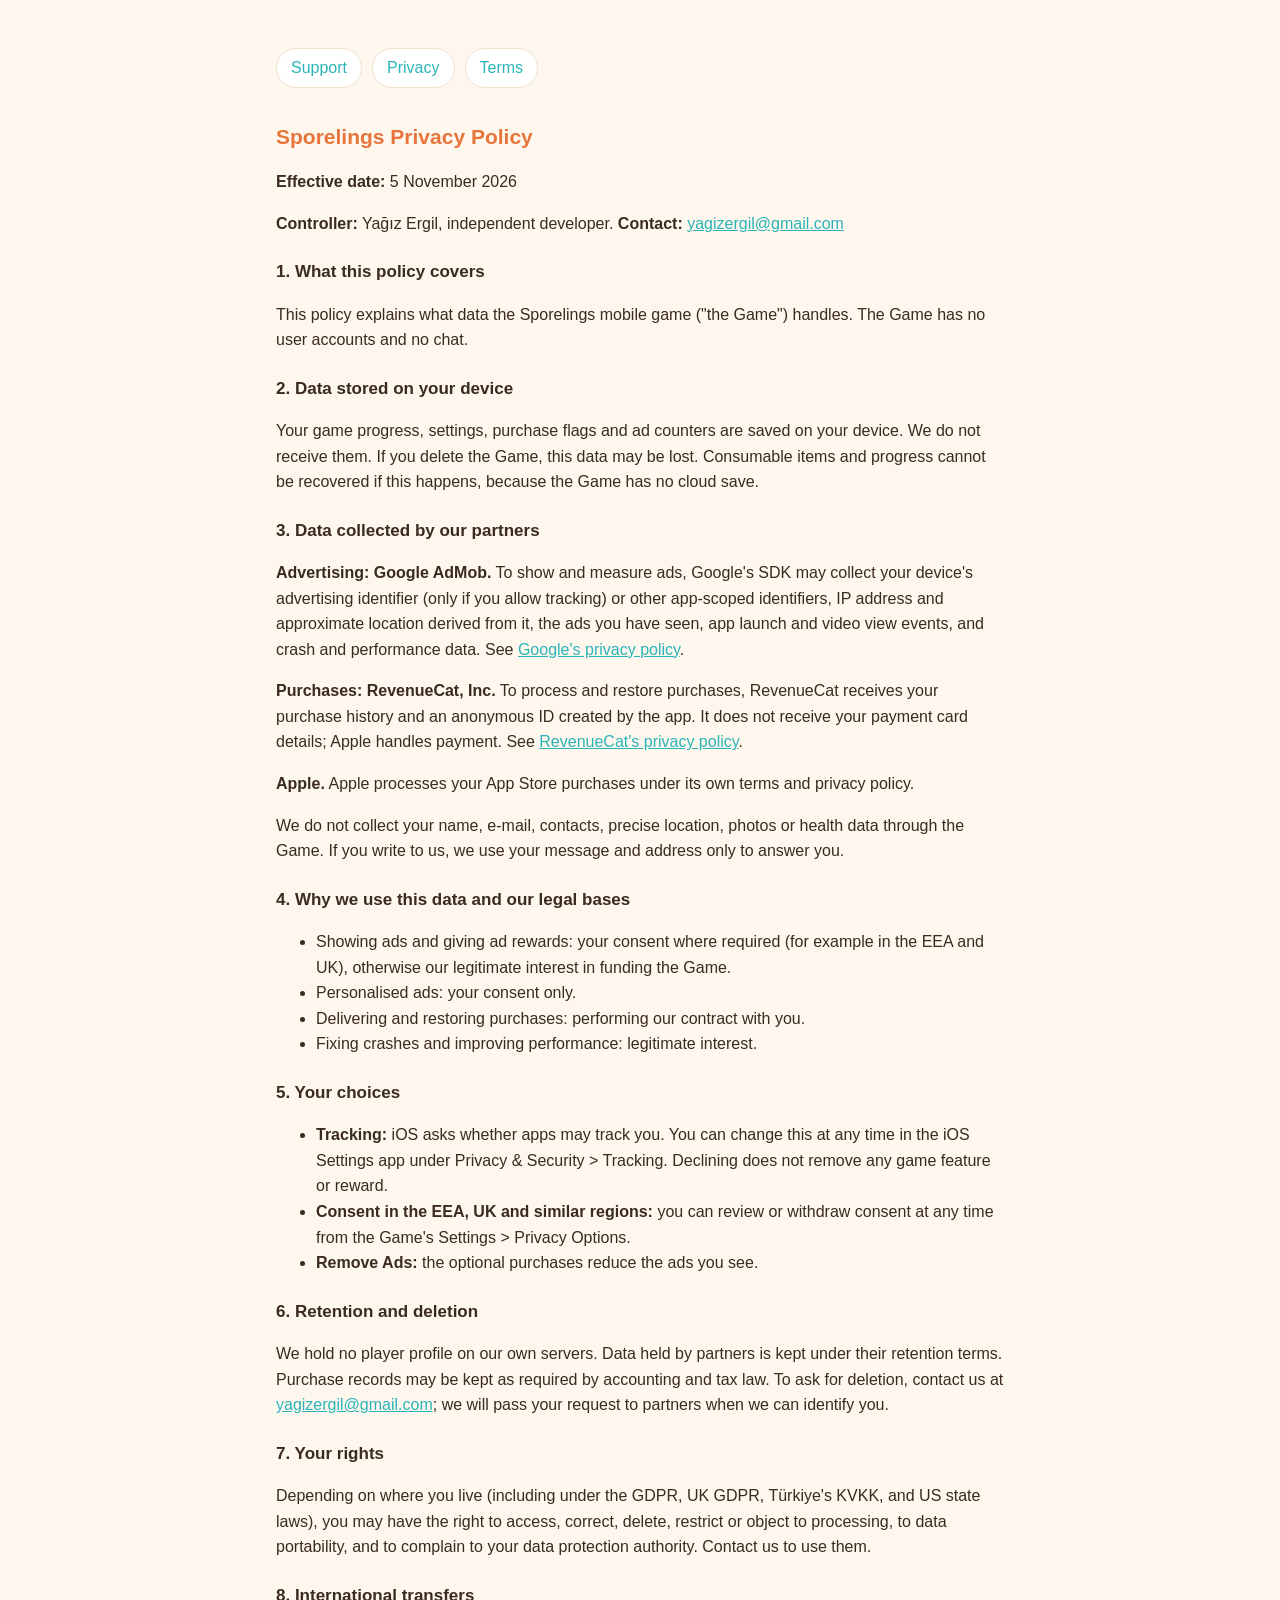
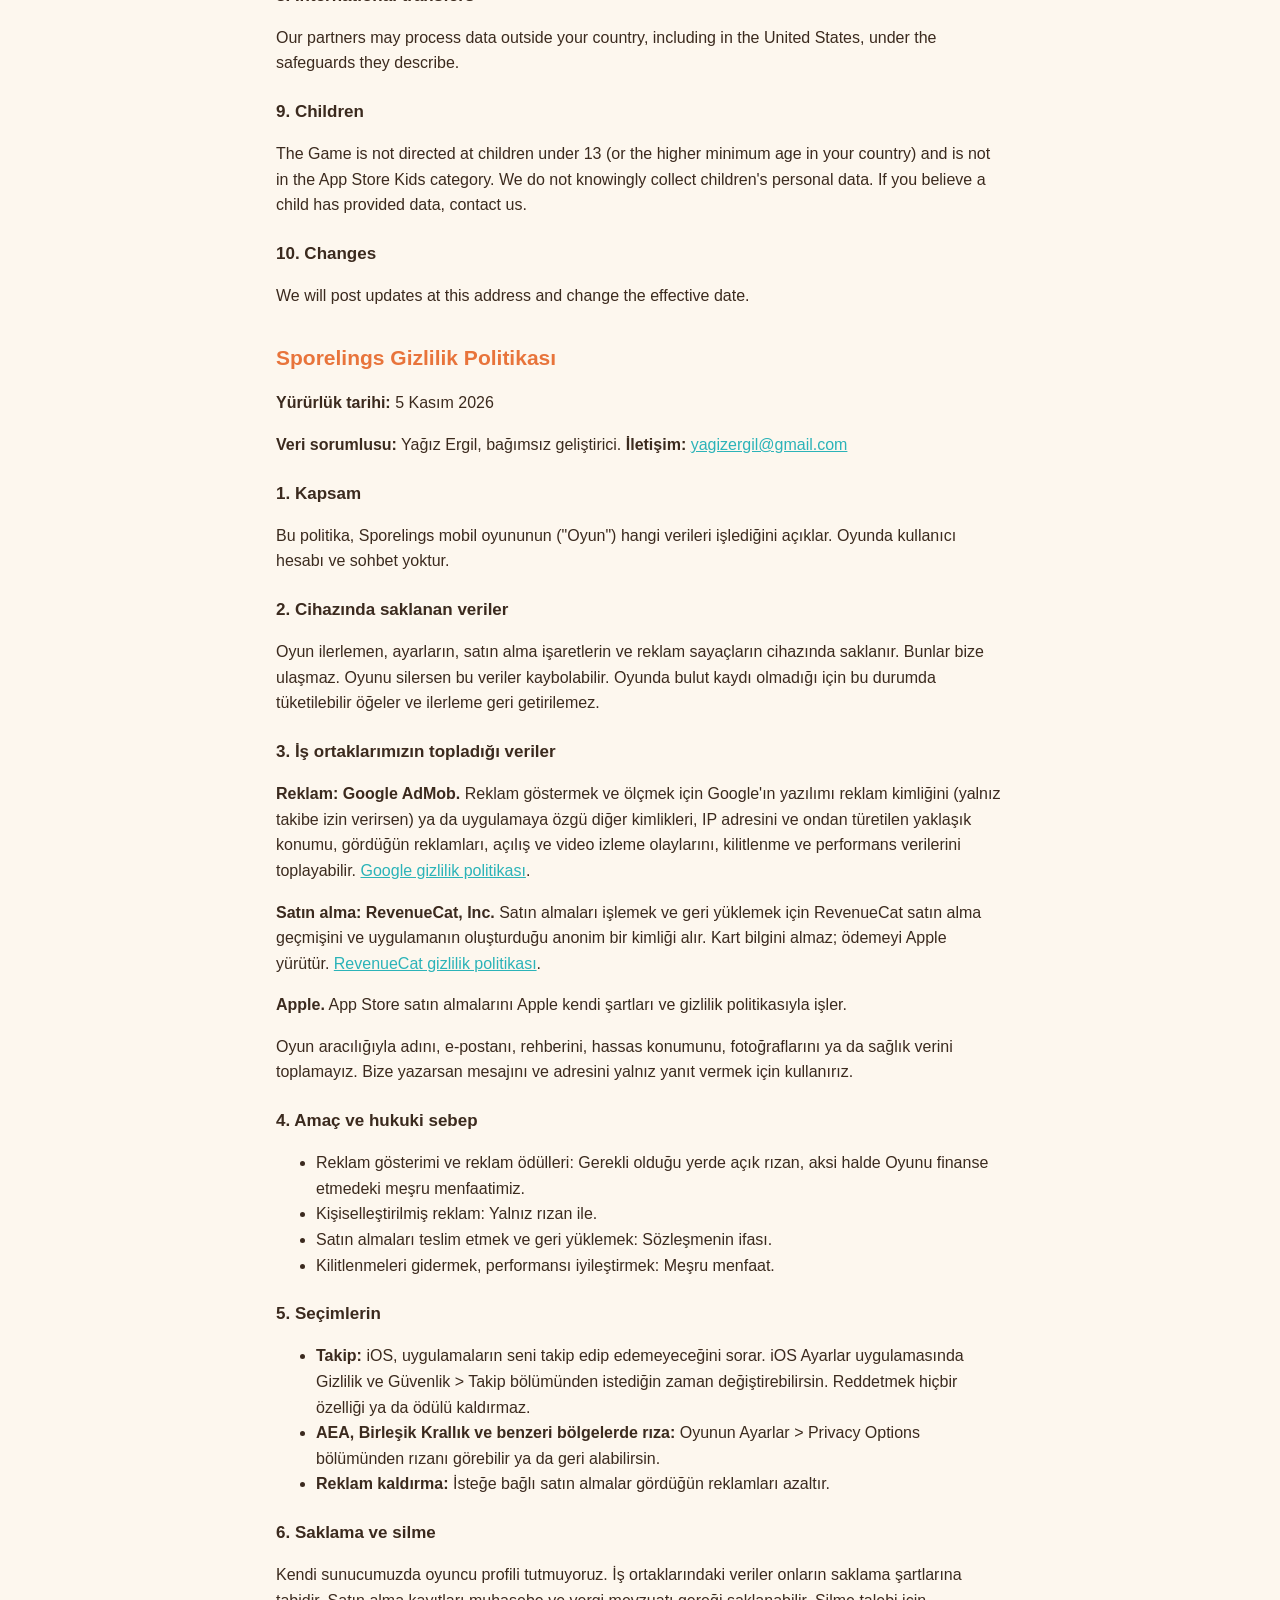
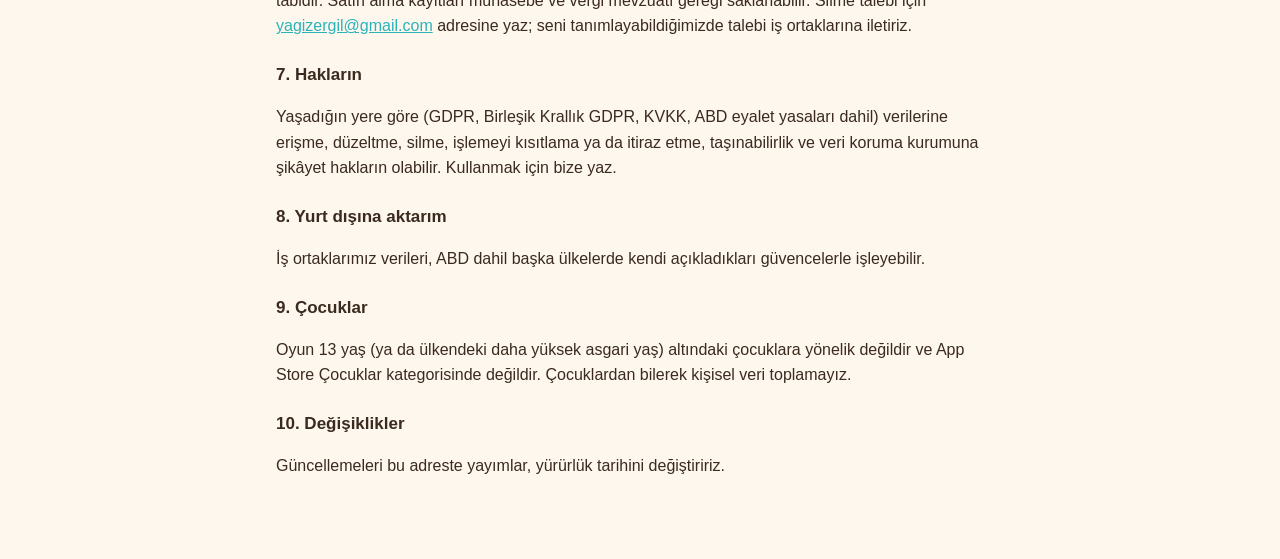
==== privacy.html @ 6deccd32 "Add Sporelings privacy, terms and support pages" ====
<!doctype html>
<html lang="en">
<head>
<meta charset="utf-8">
<meta name="viewport" content="width=device-width, initial-scale=1">
<title>Sporelings – Privacy Policy</title>
<link rel="stylesheet" href="style.css">
</head>
<body>
<main>
<nav><a href="index.html">Support</a><a href="privacy.html">Privacy</a><a href="terms.html">Terms</a></nav>
<h2>Sporelings Privacy Policy</h2>
<p><strong>Effective date:</strong> 5 November 2026</p>
<p><strong>Controller:</strong> Yağız Ergil, independent developer. <strong>Contact:</strong> <a href="mailto:yagizergil@gmail.com">yagizergil@gmail.com</a></p>
<h3>1. What this policy covers</h3>
<p>This policy explains what data the Sporelings mobile game ("the Game") handles. The Game has no user accounts and no chat.</p>
<h3>2. Data stored on your device</h3>
<p>Your game progress, settings, purchase flags and ad counters are saved on your device. We do not receive them. If you delete the Game, this data may be lost. Consumable items and progress cannot be recovered if this happens, because the Game has no cloud save.</p>
<h3>3. Data collected by our partners</h3>
<p><strong>Advertising: Google AdMob.</strong> To show and measure ads, Google's SDK may collect your device's advertising identifier (only if you allow tracking) or other app-scoped identifiers, IP address and approximate location derived from it, the ads you have seen, app launch and video view events, and crash and performance data. See <a href="https://policies.google.com/privacy">Google's privacy policy</a>.</p>
<p><strong>Purchases: RevenueCat, Inc.</strong> To process and restore purchases, RevenueCat receives your purchase history and an anonymous ID created by the app. It does not receive your payment card details; Apple handles payment. See <a href="https://www.revenuecat.com/privacy/">RevenueCat's privacy policy</a>.</p>
<p><strong>Apple.</strong> Apple processes your App Store purchases under its own terms and privacy policy.</p>
<p>We do not collect your name, e-mail, contacts, precise location, photos or health data through the Game. If you write to us, we use your message and address only to answer you.</p>
<h3>4. Why we use this data and our legal bases</h3>
<ul>
<li>Showing ads and giving ad rewards: your consent where required (for example in the EEA and UK), otherwise our legitimate interest in funding the Game.</li>
<li>Personalised ads: your consent only.</li>
<li>Delivering and restoring purchases: performing our contract with you.</li>
<li>Fixing crashes and improving performance: legitimate interest.</li>
</ul>
<h3>5. Your choices</h3>
<ul>
<li><strong>Tracking:</strong> iOS asks whether apps may track you. You can change this at any time in the iOS Settings app under Privacy &amp; Security &gt; Tracking. Declining does not remove any game feature or reward.</li>
<li><strong>Consent in the EEA, UK and similar regions:</strong> you can review or withdraw consent at any time from the Game's Settings &gt; Privacy Options.</li>
<li><strong>Remove Ads:</strong> the optional purchases reduce the ads you see.</li>
</ul>
<h3>6. Retention and deletion</h3>
<p>We hold no player profile on our own servers. Data held by partners is kept under their retention terms. Purchase records may be kept as required by accounting and tax law. To ask for deletion, contact us at <a href="mailto:yagizergil@gmail.com">yagizergil@gmail.com</a>; we will pass your request to partners when we can identify you.</p>
<h3>7. Your rights</h3>
<p>Depending on where you live (including under the GDPR, UK GDPR, Türkiye's KVKK, and US state laws), you may have the right to access, correct, delete, restrict or object to processing, to data portability, and to complain to your data protection authority. Contact us to use them.</p>
<h3>8. International transfers</h3>
<p>Our partners may process data outside your country, including in the United States, under the safeguards they describe.</p>
<h3>9. Children</h3>
<p>The Game is not directed at children under 13 (or the higher minimum age in your country) and is not in the App Store Kids category. We do not knowingly collect children's personal data. If you believe a child has provided data, contact us.</p>
<h3>10. Changes</h3>
<p>We will post updates at this address and change the effective date.</p>
<h2>Sporelings Gizlilik Politikası</h2>
<p><strong>Yürürlük tarihi:</strong> 5 Kasım 2026</p>
<p><strong>Veri sorumlusu:</strong> Yağız Ergil, bağımsız geliştirici. <strong>İletişim:</strong> <a href="mailto:yagizergil@gmail.com">yagizergil@gmail.com</a></p>
<h3>1. Kapsam</h3>
<p>Bu politika, Sporelings mobil oyununun ("Oyun") hangi verileri işlediğini açıklar. Oyunda kullanıcı hesabı ve sohbet yoktur.</p>
<h3>2. Cihazında saklanan veriler</h3>
<p>Oyun ilerlemen, ayarların, satın alma işaretlerin ve reklam sayaçların cihazında saklanır. Bunlar bize ulaşmaz. Oyunu silersen bu veriler kaybolabilir. Oyunda bulut kaydı olmadığı için bu durumda tüketilebilir öğeler ve ilerleme geri getirilemez.</p>
<h3>3. İş ortaklarımızın topladığı veriler</h3>
<p><strong>Reklam: Google AdMob.</strong> Reklam göstermek ve ölçmek için Google'ın yazılımı reklam kimliğini (yalnız takibe izin verirsen) ya da uygulamaya özgü diğer kimlikleri, IP adresini ve ondan türetilen yaklaşık konumu, gördüğün reklamları, açılış ve video izleme olaylarını, kilitlenme ve performans verilerini toplayabilir. <a href="https://policies.google.com/privacy">Google gizlilik politikası</a>.</p>
<p><strong>Satın alma: RevenueCat, Inc.</strong> Satın almaları işlemek ve geri yüklemek için RevenueCat satın alma geçmişini ve uygulamanın oluşturduğu anonim bir kimliği alır. Kart bilgini almaz; ödemeyi Apple yürütür. <a href="https://www.revenuecat.com/privacy/">RevenueCat gizlilik politikası</a>.</p>
<p><strong>Apple.</strong> App Store satın almalarını Apple kendi şartları ve gizlilik politikasıyla işler.</p>
<p>Oyun aracılığıyla adını, e-postanı, rehberini, hassas konumunu, fotoğraflarını ya da sağlık verini toplamayız. Bize yazarsan mesajını ve adresini yalnız yanıt vermek için kullanırız.</p>
<h3>4. Amaç ve hukuki sebep</h3>
<ul>
<li>Reklam gösterimi ve reklam ödülleri: Gerekli olduğu yerde açık rızan, aksi halde Oyunu finanse etmedeki meşru menfaatimiz.</li>
<li>Kişiselleştirilmiş reklam: Yalnız rızan ile.</li>
<li>Satın almaları teslim etmek ve geri yüklemek: Sözleşmenin ifası.</li>
<li>Kilitlenmeleri gidermek, performansı iyileştirmek: Meşru menfaat.</li>
</ul>
<h3>5. Seçimlerin</h3>
<ul>
<li><strong>Takip:</strong> iOS, uygulamaların seni takip edip edemeyeceğini sorar. iOS Ayarlar uygulamasında Gizlilik ve Güvenlik &gt; Takip bölümünden istediğin zaman değiştirebilirsin. Reddetmek hiçbir özelliği ya da ödülü kaldırmaz.</li>
<li><strong>AEA, Birleşik Krallık ve benzeri bölgelerde rıza:</strong> Oyunun Ayarlar &gt; Privacy Options bölümünden rızanı görebilir ya da geri alabilirsin.</li>
<li><strong>Reklam kaldırma:</strong> İsteğe bağlı satın almalar gördüğün reklamları azaltır.</li>
</ul>
<h3>6. Saklama ve silme</h3>
<p>Kendi sunucumuzda oyuncu profili tutmuyoruz. İş ortaklarındaki veriler onların saklama şartlarına tabidir. Satın alma kayıtları muhasebe ve vergi mevzuatı gereği saklanabilir. Silme talebi için <a href="mailto:yagizergil@gmail.com">yagizergil@gmail.com</a> adresine yaz; seni tanımlayabildiğimizde talebi iş ortaklarına iletiriz.</p>
<h3>7. Hakların</h3>
<p>Yaşadığın yere göre (GDPR, Birleşik Krallık GDPR, KVKK, ABD eyalet yasaları dahil) verilerine erişme, düzeltme, silme, işlemeyi kısıtlama ya da itiraz etme, taşınabilirlik ve veri koruma kurumuna şikâyet hakların olabilir. Kullanmak için bize yaz.</p>
<h3>8. Yurt dışına aktarım</h3>
<p>İş ortaklarımız verileri, ABD dahil başka ülkelerde kendi açıkladıkları güvencelerle işleyebilir.</p>
<h3>9. Çocuklar</h3>
<p>Oyun 13 yaş (ya da ülkendeki daha yüksek asgari yaş) altındaki çocuklara yönelik değildir ve App Store Çocuklar kategorisinde değildir. Çocuklardan bilerek kişisel veri toplamayız.</p>
<h3>10. Değişiklikler</h3>
<p>Güncellemeleri bu adreste yayımlar, yürürlük tarihini değiştiririz.</p>
</main>
</body>
</html>
---- style.css ----
:root {
  --bg: #fdf7ee;
  --card: #ffffff;
  --ink: #3b2a1e;
  --muted: #7a6656;
  --accent: #e8743b;
  --teal: #2bb3b8;
  --line: #f0e2cf;
}
@media (prefers-color-scheme: dark) {
  :root {
    --bg: #1d1712;
    --card: #2a221b;
    --ink: #f6ecdf;
    --muted: #c4b19f;
    --accent: #ff9a62;
    --teal: #4fd3d8;
    --line: #3a2f26;
  }
}
* { box-sizing: border-box; }
body {
  margin: 0;
  background: var(--bg);
  color: var(--ink);
  font: 16px/1.6 -apple-system, BlinkMacSystemFont, "Segoe UI", Roboto, sans-serif;
}
main { max-width: 760px; margin: 0 auto; padding: 32px 16px 64px; }
header { display: flex; align-items: center; gap: 14px; margin-bottom: 8px; }
header img { width: 64px; height: 64px; border-radius: 15px; }
h1 { font-size: 28px; margin: 0; line-height: 1.2; }
h2 { font-size: 21px; margin: 32px 0 8px; color: var(--accent); }
h3 { font-size: 17px; margin: 22px 0 6px; }
a { color: var(--teal); }
.card {
  background: var(--card);
  border: 1px solid var(--line);
  border-radius: 18px;
  padding: 18px 20px;
  margin: 16px 0;
}
.muted { color: var(--muted); font-size: 14px; }
nav { display: flex; flex-wrap: wrap; gap: 10px; margin: 16px 0 8px; }
nav a {
  background: var(--card);
  border: 1px solid var(--line);
  border-radius: 999px;
  padding: 6px 14px;
  text-decoration: none;
}
table { width: 100%; border-collapse: collapse; font-size: 15px; }
th, td { text-align: left; padding: 8px 6px; border-bottom: 1px solid var(--line); vertical-align: top; }
.lang { border-top: 2px dashed var(--line); margin-top: 48px; padding-top: 8px; }
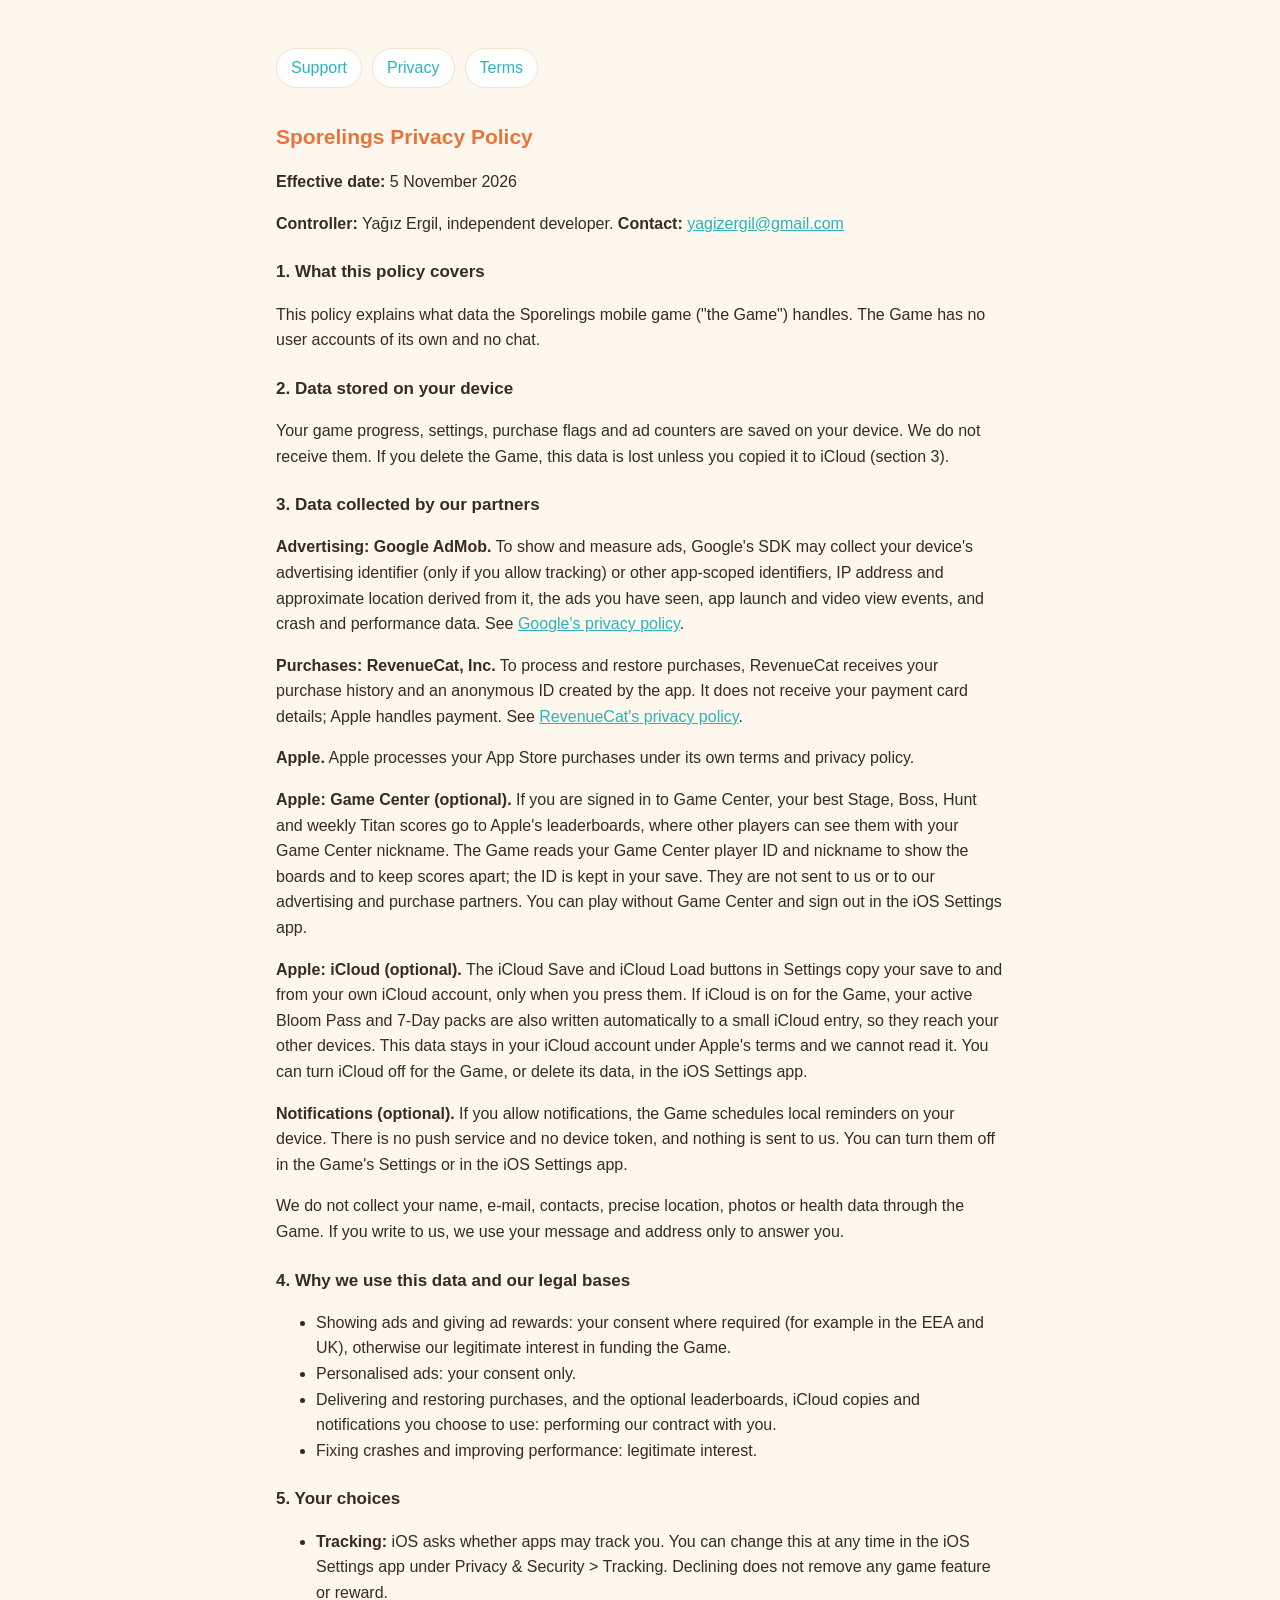
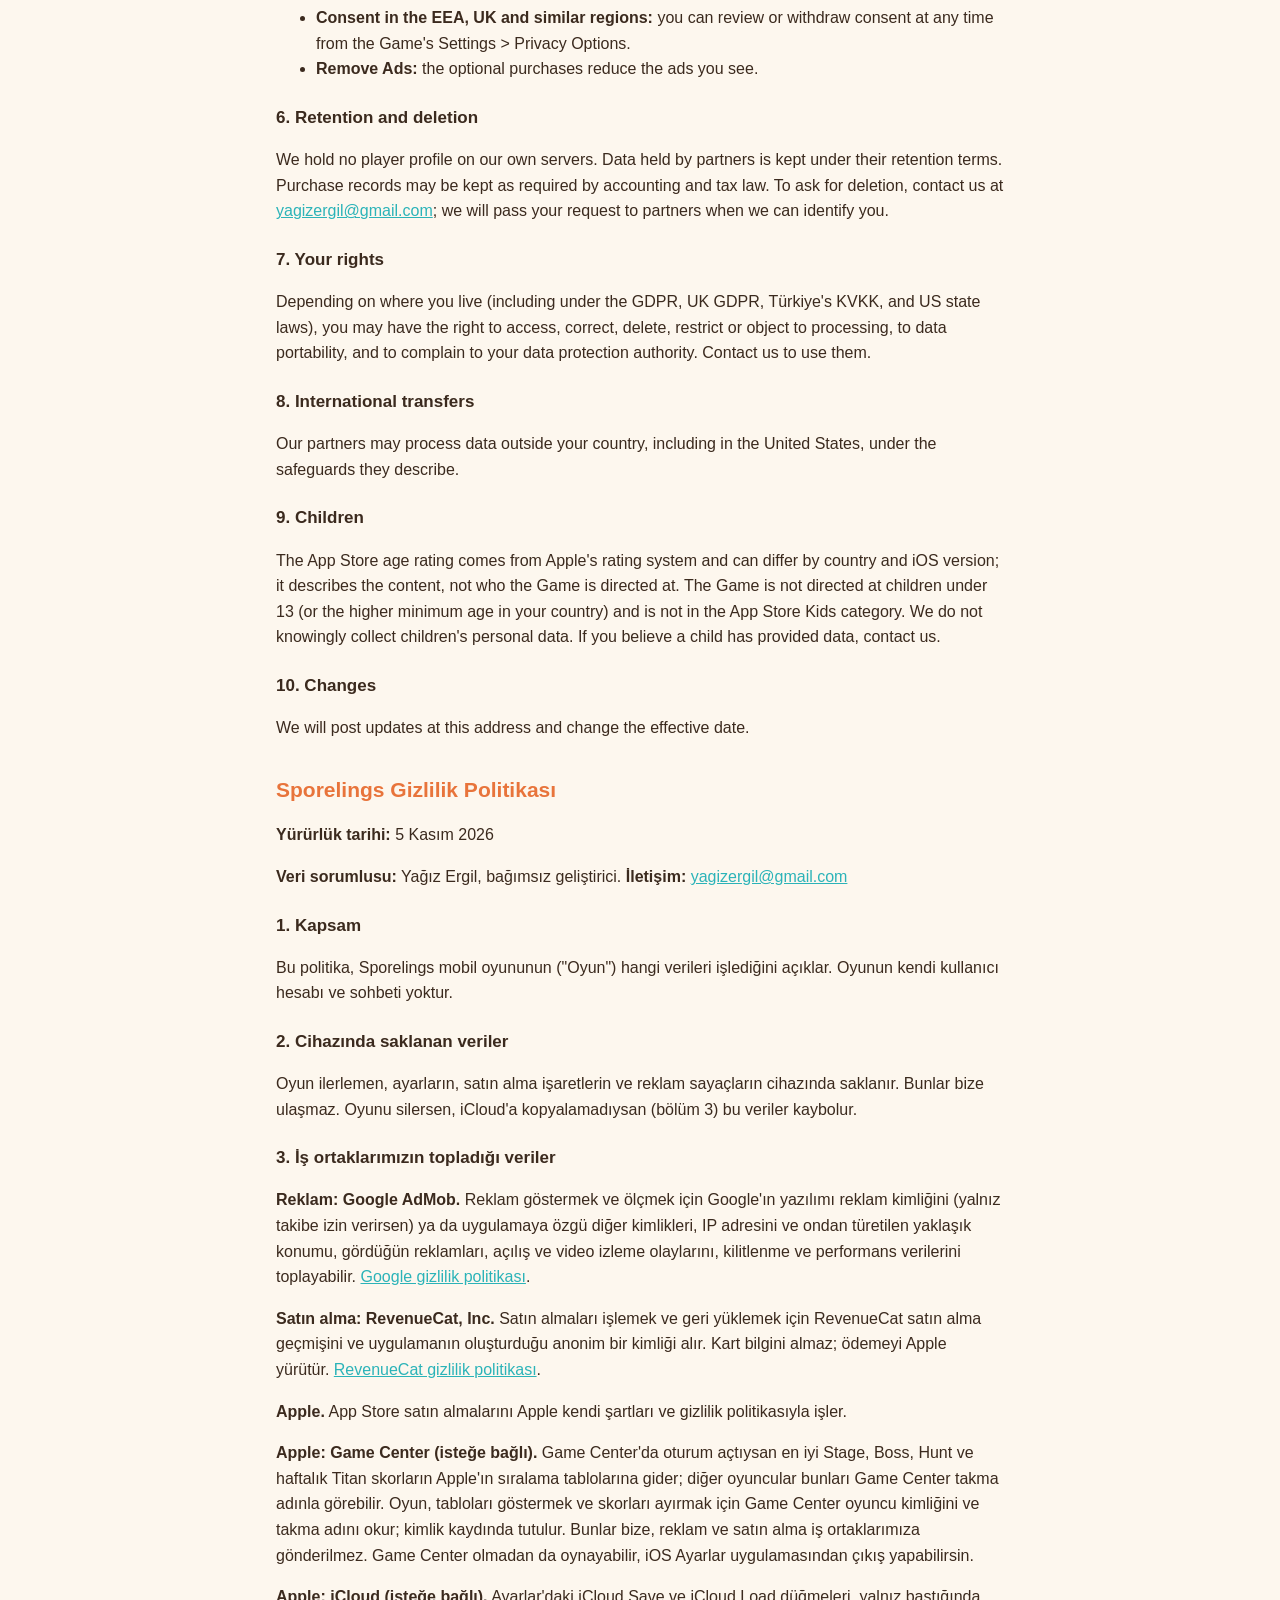
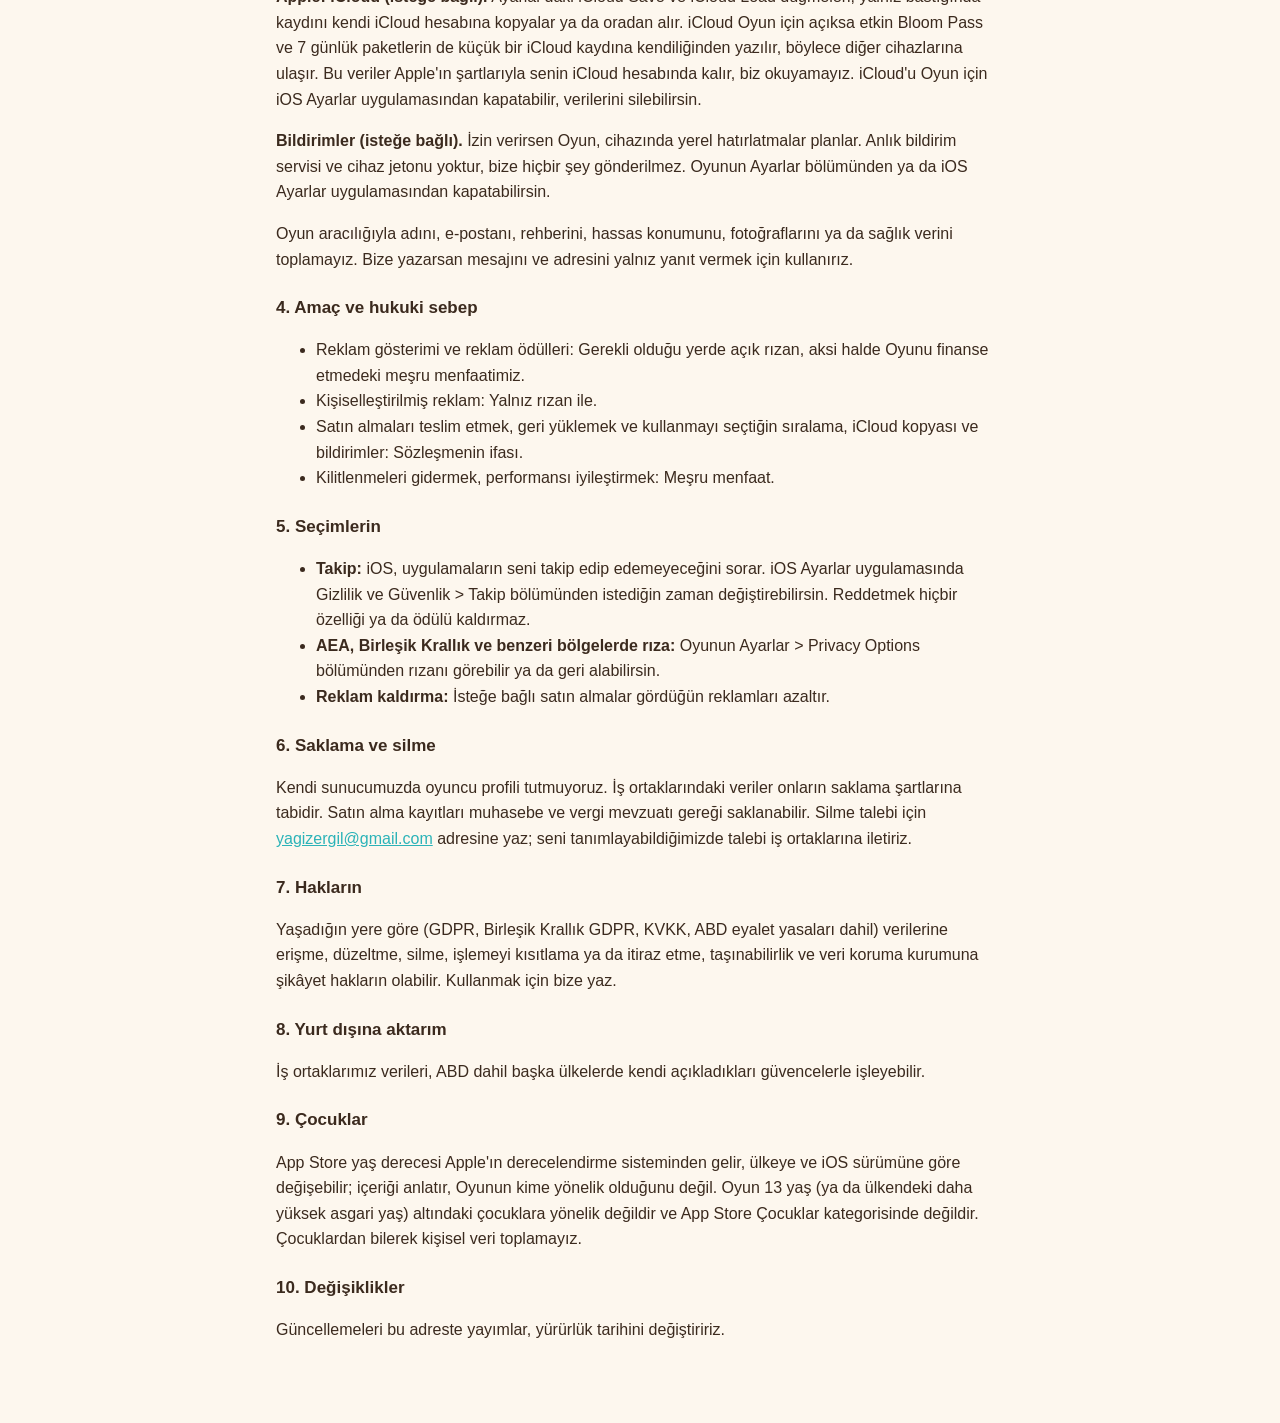
==== commit 22a07aba: "Update privacy and terms for Game Center, iCloud and notifications" ====
--- a/privacy.html
+++ b/privacy.html
@@ -13,19 +13,22 @@
 <p><strong>Effective date:</strong> 5 November 2026</p>
 <p><strong>Controller:</strong> Yağız Ergil, independent developer. <strong>Contact:</strong> <a href="mailto:yagizergil@gmail.com">yagizergil@gmail.com</a></p>
 <h3>1. What this policy covers</h3>
-<p>This policy explains what data the Sporelings mobile game ("the Game") handles. The Game has no user accounts and no chat.</p>
+<p>This policy explains what data the Sporelings mobile game ("the Game") handles. The Game has no user accounts of its own and no chat.</p>
 <h3>2. Data stored on your device</h3>
-<p>Your game progress, settings, purchase flags and ad counters are saved on your device. We do not receive them. If you delete the Game, this data may be lost. Consumable items and progress cannot be recovered if this happens, because the Game has no cloud save.</p>
+<p>Your game progress, settings, purchase flags and ad counters are saved on your device. We do not receive them. If you delete the Game, this data is lost unless you copied it to iCloud (section 3).</p>
 <h3>3. Data collected by our partners</h3>
 <p><strong>Advertising: Google AdMob.</strong> To show and measure ads, Google's SDK may collect your device's advertising identifier (only if you allow tracking) or other app-scoped identifiers, IP address and approximate location derived from it, the ads you have seen, app launch and video view events, and crash and performance data. See <a href="https://policies.google.com/privacy">Google's privacy policy</a>.</p>
 <p><strong>Purchases: RevenueCat, Inc.</strong> To process and restore purchases, RevenueCat receives your purchase history and an anonymous ID created by the app. It does not receive your payment card details; Apple handles payment. See <a href="https://www.revenuecat.com/privacy/">RevenueCat's privacy policy</a>.</p>
 <p><strong>Apple.</strong> Apple processes your App Store purchases under its own terms and privacy policy.</p>
+<p><strong>Apple: Game Center (optional).</strong> If you are signed in to Game Center, your best Stage, Boss, Hunt and weekly Titan scores go to Apple's leaderboards, where other players can see them with your Game Center nickname. The Game reads your Game Center player ID and nickname to show the boards and to keep scores apart; the ID is kept in your save. They are not sent to us or to our advertising and purchase partners. You can play without Game Center and sign out in the iOS Settings app.</p>
+<p><strong>Apple: iCloud (optional).</strong> The iCloud Save and iCloud Load buttons in Settings copy your save to and from your own iCloud account, only when you press them. If iCloud is on for the Game, your active Bloom Pass and 7-Day packs are also written automatically to a small iCloud entry, so they reach your other devices. This data stays in your iCloud account under Apple's terms and we cannot read it. You can turn iCloud off for the Game, or delete its data, in the iOS Settings app.</p>
+<p><strong>Notifications (optional).</strong> If you allow notifications, the Game schedules local reminders on your device. There is no push service and no device token, and nothing is sent to us. You can turn them off in the Game's Settings or in the iOS Settings app.</p>
 <p>We do not collect your name, e-mail, contacts, precise location, photos or health data through the Game. If you write to us, we use your message and address only to answer you.</p>
 <h3>4. Why we use this data and our legal bases</h3>
 <ul>
 <li>Showing ads and giving ad rewards: your consent where required (for example in the EEA and UK), otherwise our legitimate interest in funding the Game.</li>
 <li>Personalised ads: your consent only.</li>
-<li>Delivering and restoring purchases: performing our contract with you.</li>
+<li>Delivering and restoring purchases, and the optional leaderboards, iCloud copies and notifications you choose to use: performing our contract with you.</li>
 <li>Fixing crashes and improving performance: legitimate interest.</li>
 </ul>
 <h3>5. Your choices</h3>
@@ -41,26 +44,29 @@
 <h3>8. International transfers</h3>
 <p>Our partners may process data outside your country, including in the United States, under the safeguards they describe.</p>
 <h3>9. Children</h3>
-<p>The Game is not directed at children under 13 (or the higher minimum age in your country) and is not in the App Store Kids category. We do not knowingly collect children's personal data. If you believe a child has provided data, contact us.</p>
+<p>The App Store age rating comes from Apple's rating system and can differ by country and iOS version; it describes the content, not who the Game is directed at. The Game is not directed at children under 13 (or the higher minimum age in your country) and is not in the App Store Kids category. We do not knowingly collect children's personal data. If you believe a child has provided data, contact us.</p>
 <h3>10. Changes</h3>
 <p>We will post updates at this address and change the effective date.</p>
 <h2>Sporelings Gizlilik Politikası</h2>
 <p><strong>Yürürlük tarihi:</strong> 5 Kasım 2026</p>
 <p><strong>Veri sorumlusu:</strong> Yağız Ergil, bağımsız geliştirici. <strong>İletişim:</strong> <a href="mailto:yagizergil@gmail.com">yagizergil@gmail.com</a></p>
 <h3>1. Kapsam</h3>
-<p>Bu politika, Sporelings mobil oyununun ("Oyun") hangi verileri işlediğini açıklar. Oyunda kullanıcı hesabı ve sohbet yoktur.</p>
+<p>Bu politika, Sporelings mobil oyununun ("Oyun") hangi verileri işlediğini açıklar. Oyunun kendi kullanıcı hesabı ve sohbeti yoktur.</p>
 <h3>2. Cihazında saklanan veriler</h3>
-<p>Oyun ilerlemen, ayarların, satın alma işaretlerin ve reklam sayaçların cihazında saklanır. Bunlar bize ulaşmaz. Oyunu silersen bu veriler kaybolabilir. Oyunda bulut kaydı olmadığı için bu durumda tüketilebilir öğeler ve ilerleme geri getirilemez.</p>
+<p>Oyun ilerlemen, ayarların, satın alma işaretlerin ve reklam sayaçların cihazında saklanır. Bunlar bize ulaşmaz. Oyunu silersen, iCloud'a kopyalamadıysan (bölüm 3) bu veriler kaybolur.</p>
 <h3>3. İş ortaklarımızın topladığı veriler</h3>
 <p><strong>Reklam: Google AdMob.</strong> Reklam göstermek ve ölçmek için Google'ın yazılımı reklam kimliğini (yalnız takibe izin verirsen) ya da uygulamaya özgü diğer kimlikleri, IP adresini ve ondan türetilen yaklaşık konumu, gördüğün reklamları, açılış ve video izleme olaylarını, kilitlenme ve performans verilerini toplayabilir. <a href="https://policies.google.com/privacy">Google gizlilik politikası</a>.</p>
 <p><strong>Satın alma: RevenueCat, Inc.</strong> Satın almaları işlemek ve geri yüklemek için RevenueCat satın alma geçmişini ve uygulamanın oluşturduğu anonim bir kimliği alır. Kart bilgini almaz; ödemeyi Apple yürütür. <a href="https://www.revenuecat.com/privacy/">RevenueCat gizlilik politikası</a>.</p>
 <p><strong>Apple.</strong> App Store satın almalarını Apple kendi şartları ve gizlilik politikasıyla işler.</p>
+<p><strong>Apple: Game Center (isteğe bağlı).</strong> Game Center'da oturum açtıysan en iyi Stage, Boss, Hunt ve haftalık Titan skorların Apple'ın sıralama tablolarına gider; diğer oyuncular bunları Game Center takma adınla görebilir. Oyun, tabloları göstermek ve skorları ayırmak için Game Center oyuncu kimliğini ve takma adını okur; kimlik kaydında tutulur. Bunlar bize, reklam ve satın alma iş ortaklarımıza gönderilmez. Game Center olmadan da oynayabilir, iOS Ayarlar uygulamasından çıkış yapabilirsin.</p>
+<p><strong>Apple: iCloud (isteğe bağlı).</strong> Ayarlar'daki iCloud Save ve iCloud Load düğmeleri, yalnız bastığında kaydını kendi iCloud hesabına kopyalar ya da oradan alır. iCloud Oyun için açıksa etkin Bloom Pass ve 7 günlük paketlerin de küçük bir iCloud kaydına kendiliğinden yazılır, böylece diğer cihazlarına ulaşır. Bu veriler Apple'ın şartlarıyla senin iCloud hesabında kalır, biz okuyamayız. iCloud'u Oyun için iOS Ayarlar uygulamasından kapatabilir, verilerini silebilirsin.</p>
+<p><strong>Bildirimler (isteğe bağlı).</strong> İzin verirsen Oyun, cihazında yerel hatırlatmalar planlar. Anlık bildirim servisi ve cihaz jetonu yoktur, bize hiçbir şey gönderilmez. Oyunun Ayarlar bölümünden ya da iOS Ayarlar uygulamasından kapatabilirsin.</p>
 <p>Oyun aracılığıyla adını, e-postanı, rehberini, hassas konumunu, fotoğraflarını ya da sağlık verini toplamayız. Bize yazarsan mesajını ve adresini yalnız yanıt vermek için kullanırız.</p>
 <h3>4. Amaç ve hukuki sebep</h3>
 <ul>
 <li>Reklam gösterimi ve reklam ödülleri: Gerekli olduğu yerde açık rızan, aksi halde Oyunu finanse etmedeki meşru menfaatimiz.</li>
 <li>Kişiselleştirilmiş reklam: Yalnız rızan ile.</li>
-<li>Satın almaları teslim etmek ve geri yüklemek: Sözleşmenin ifası.</li>
+<li>Satın almaları teslim etmek, geri yüklemek ve kullanmayı seçtiğin sıralama, iCloud kopyası ve bildirimler: Sözleşmenin ifası.</li>
 <li>Kilitlenmeleri gidermek, performansı iyileştirmek: Meşru menfaat.</li>
 </ul>
 <h3>5. Seçimlerin</h3>
@@ -76,7 +82,7 @@
 <h3>8. Yurt dışına aktarım</h3>
 <p>İş ortaklarımız verileri, ABD dahil başka ülkelerde kendi açıkladıkları güvencelerle işleyebilir.</p>
 <h3>9. Çocuklar</h3>
-<p>Oyun 13 yaş (ya da ülkendeki daha yüksek asgari yaş) altındaki çocuklara yönelik değildir ve App Store Çocuklar kategorisinde değildir. Çocuklardan bilerek kişisel veri toplamayız.</p>
+<p>App Store yaş derecesi Apple'ın derecelendirme sisteminden gelir, ülkeye ve iOS sürümüne göre değişebilir; içeriği anlatır, Oyunun kime yönelik olduğunu değil. Oyun 13 yaş (ya da ülkendeki daha yüksek asgari yaş) altındaki çocuklara yönelik değildir ve App Store Çocuklar kategorisinde değildir. Çocuklardan bilerek kişisel veri toplamayız.</p>
 <h3>10. Değişiklikler</h3>
 <p>Güncellemeleri bu adreste yayımlar, yürürlük tarihini değiştiririz.</p>
 </main>
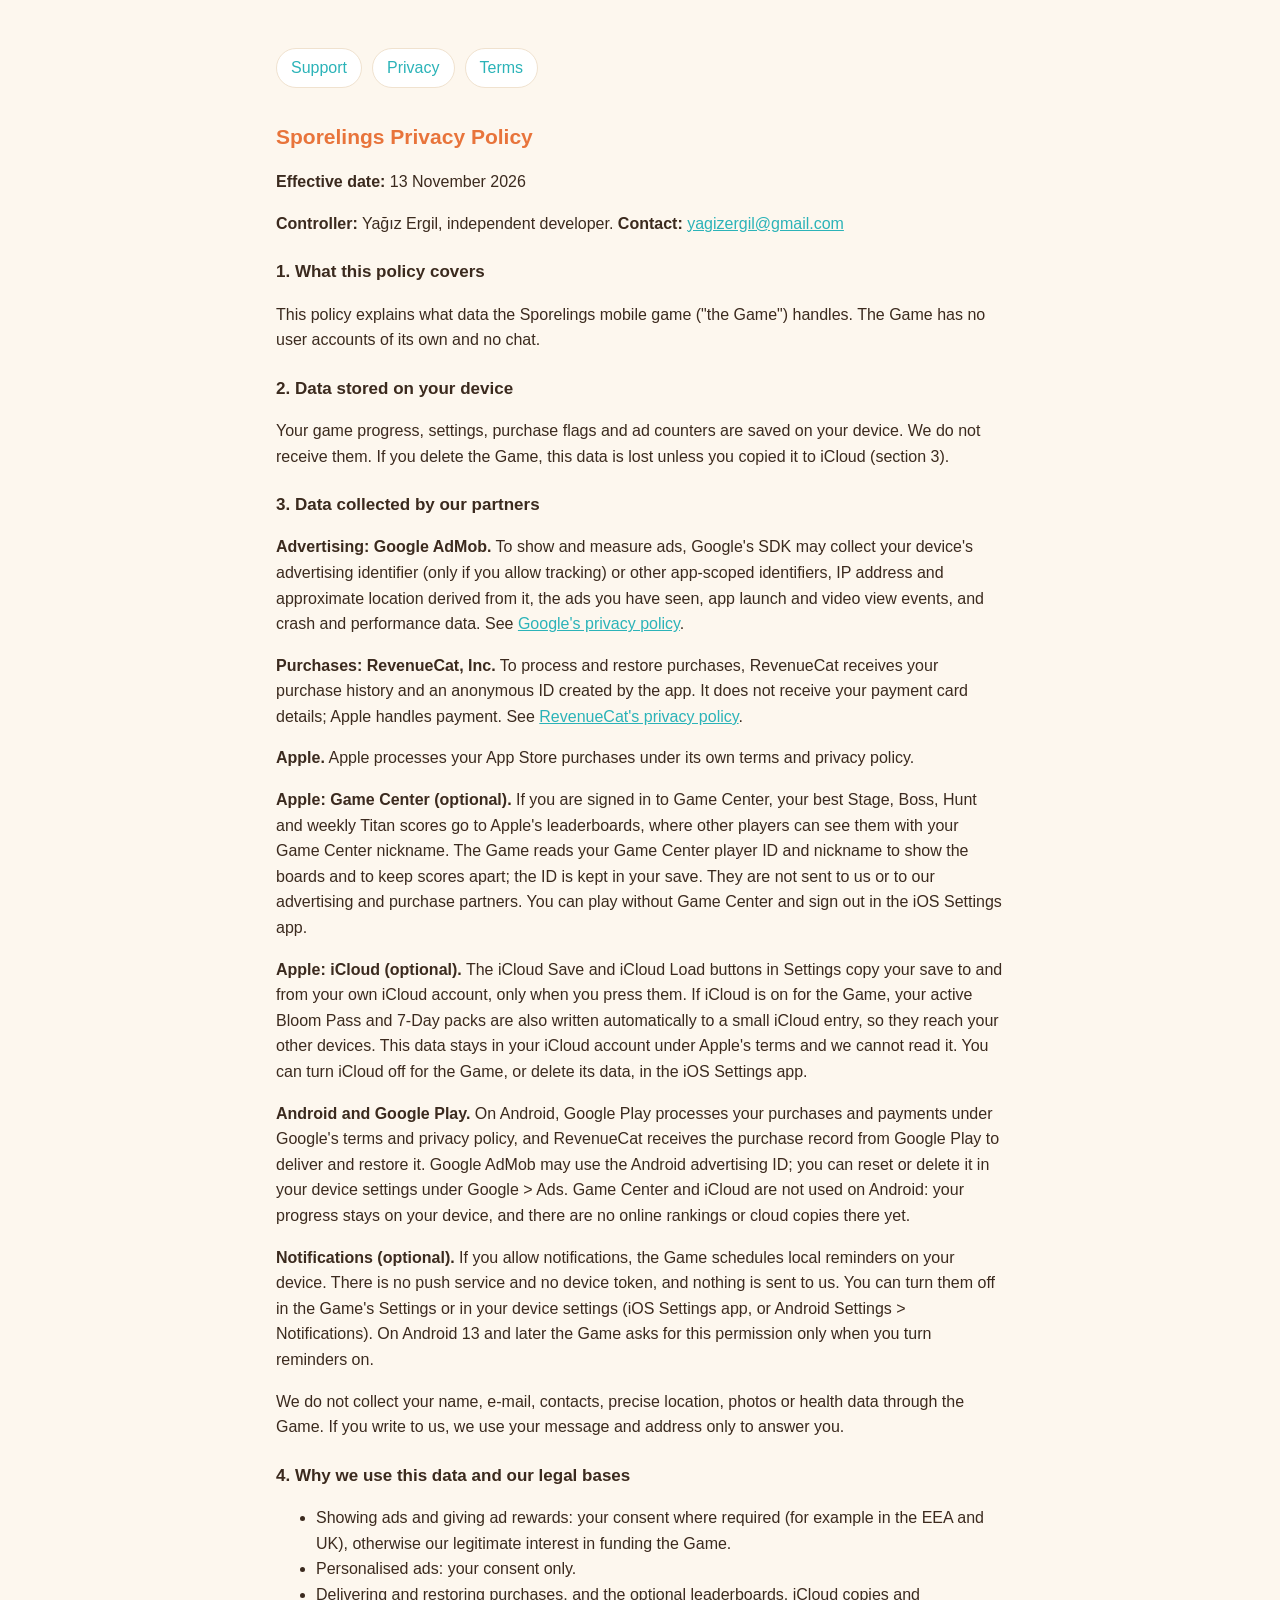
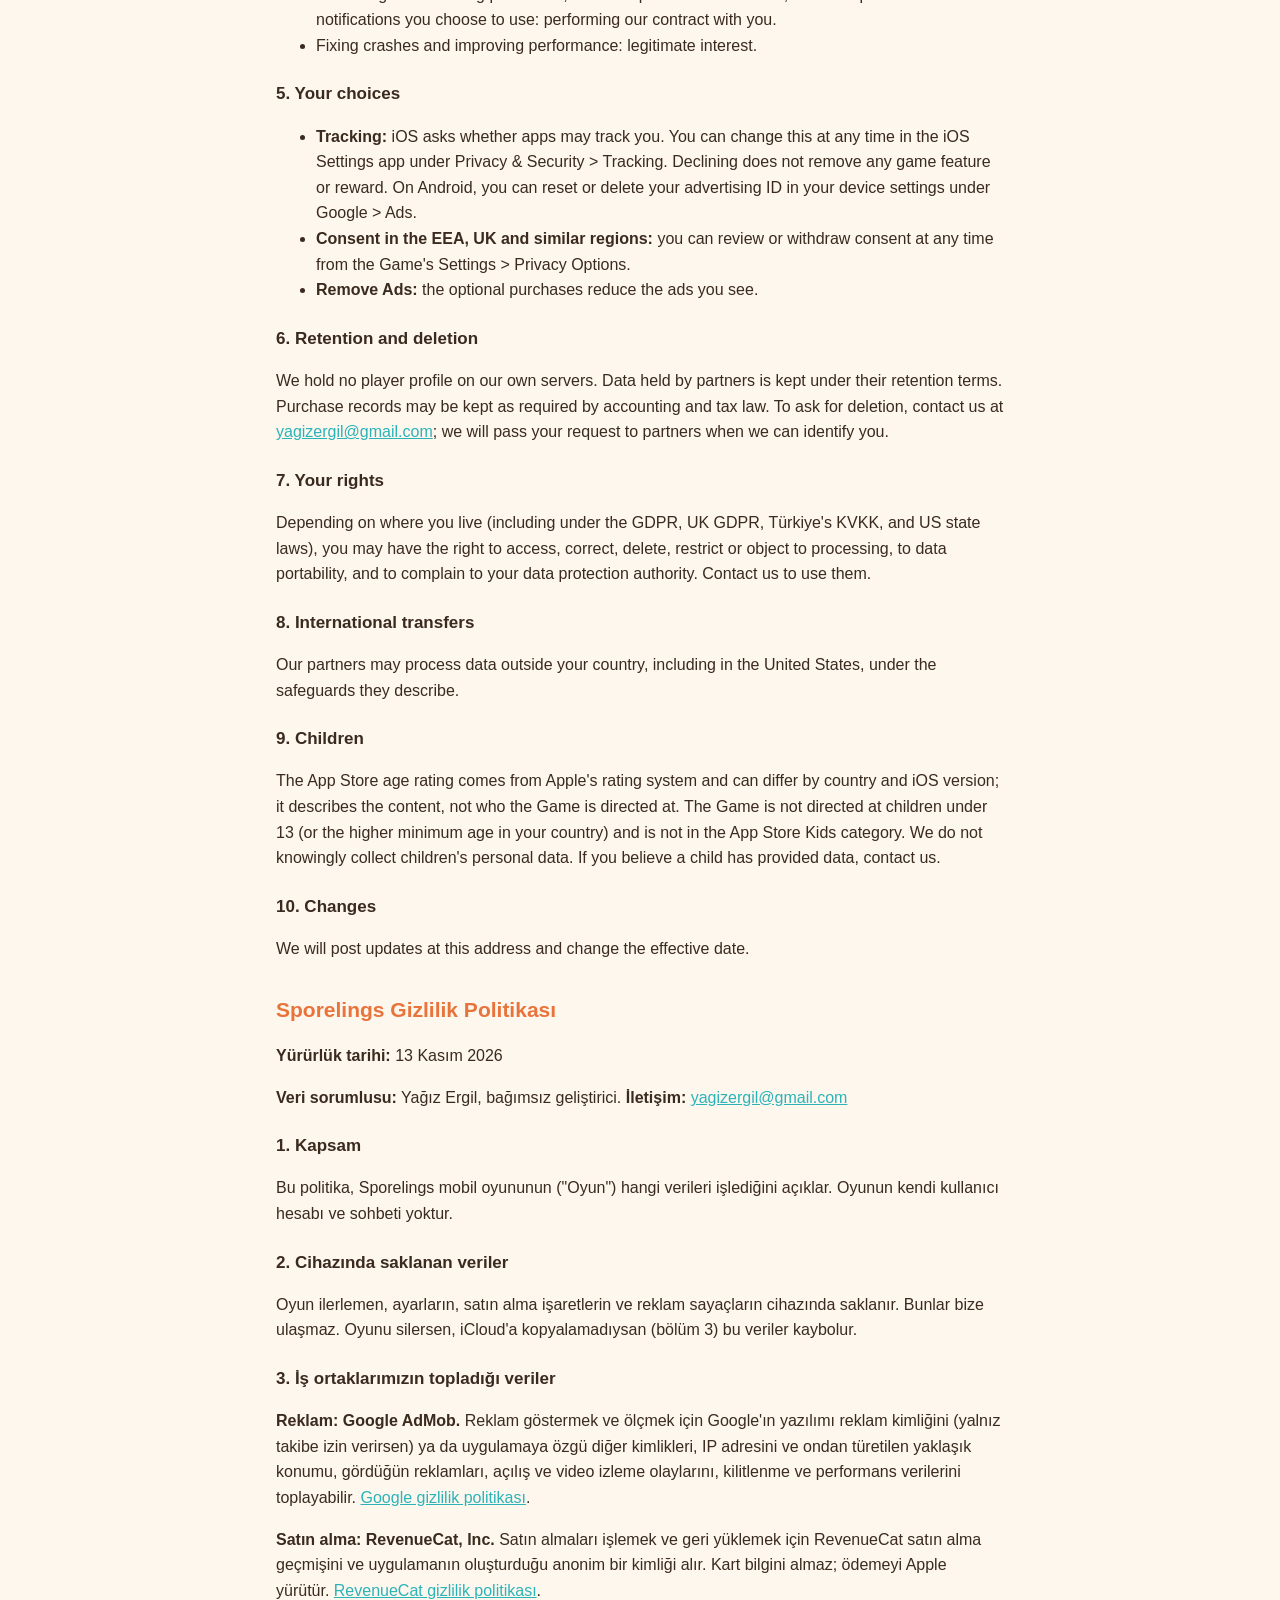
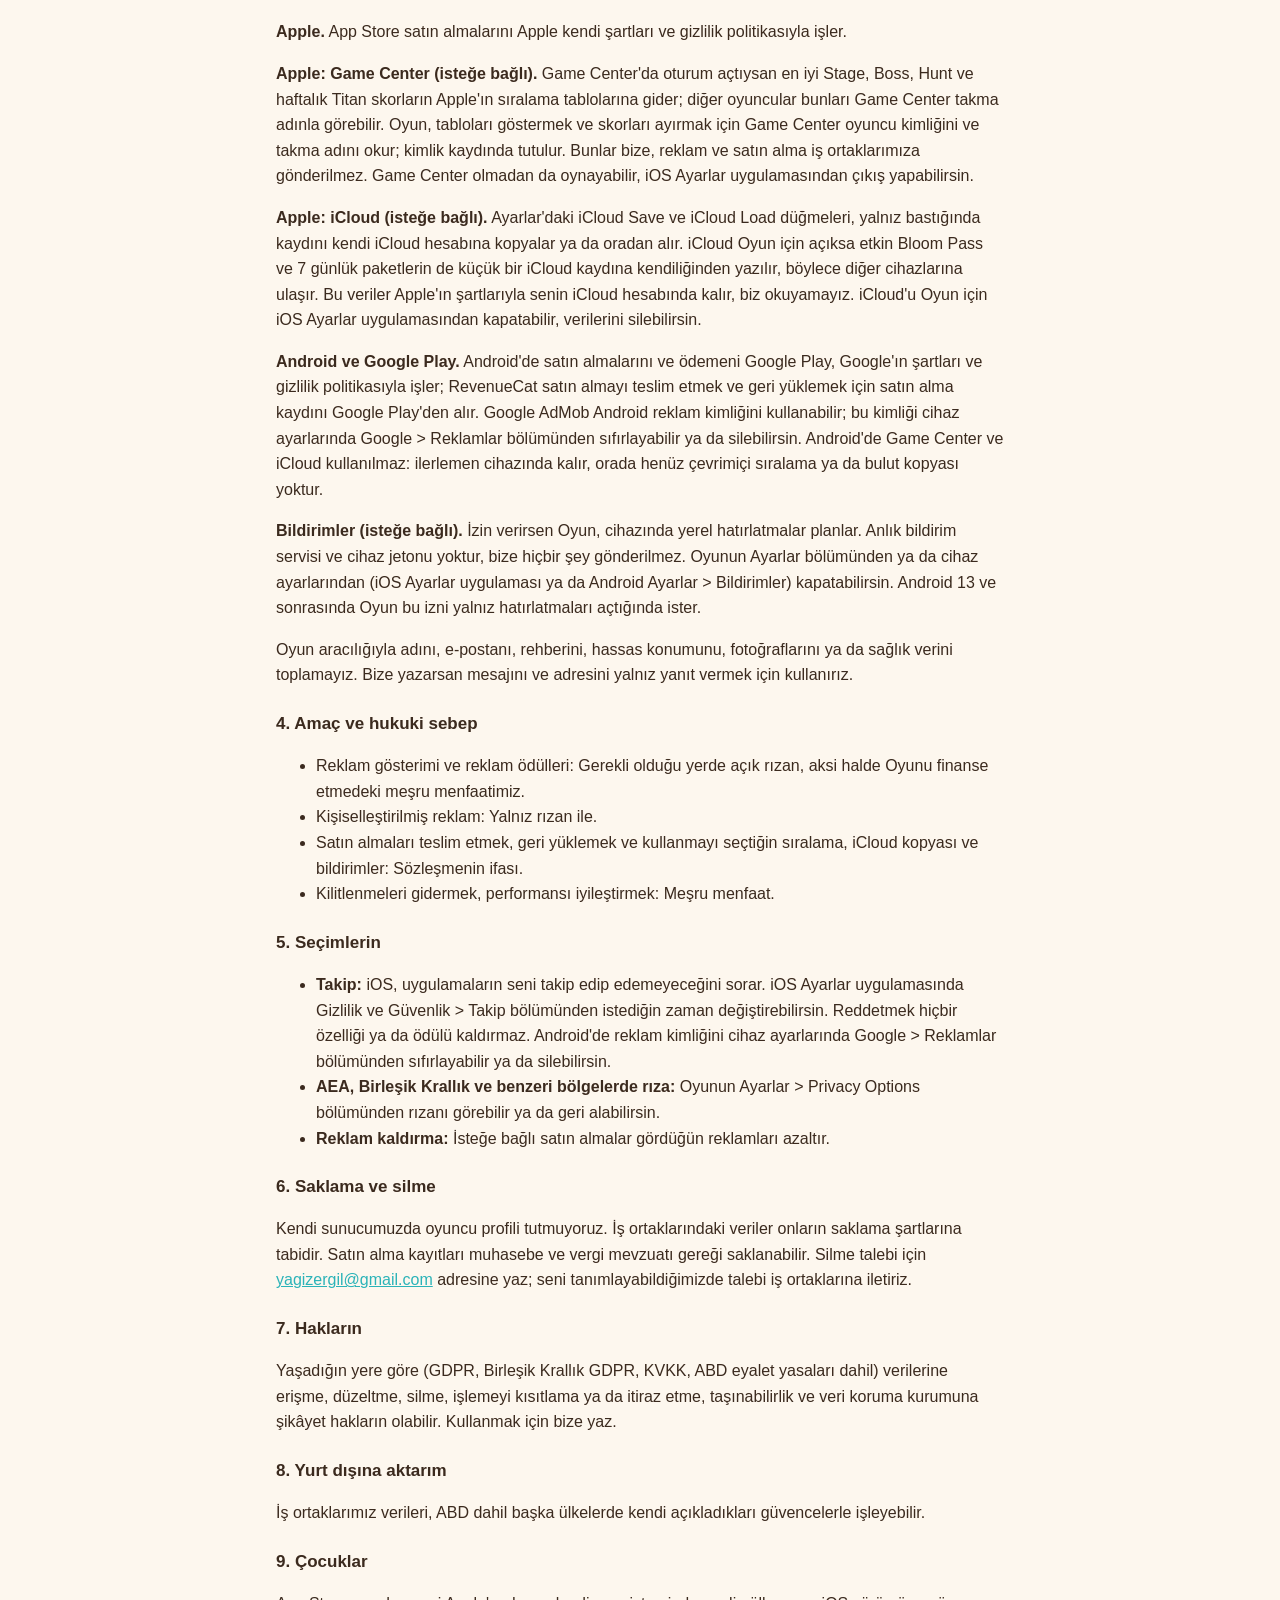
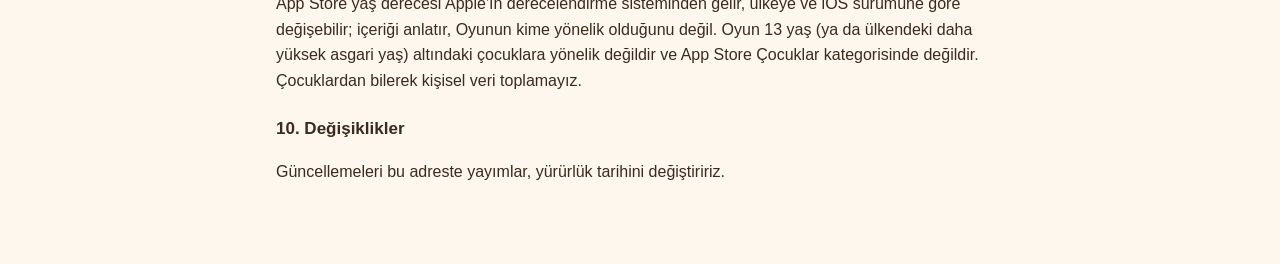
==== commit 186afed8: "Add Android and Google Play section to privacy and support pages Co-Authored-By: Claude Opus 5.5 <no" ====
--- a/privacy.html
+++ b/privacy.html
@@ -10,7 +10,7 @@
 <main>
 <nav><a href="index.html">Support</a><a href="privacy.html">Privacy</a><a href="terms.html">Terms</a></nav>
 <h2>Sporelings Privacy Policy</h2>
-<p><strong>Effective date:</strong> 5 November 2026</p>
+<p><strong>Effective date:</strong> 13 November 2026</p>
 <p><strong>Controller:</strong> Yağız Ergil, independent developer. <strong>Contact:</strong> <a href="mailto:yagizergil@gmail.com">yagizergil@gmail.com</a></p>
 <h3>1. What this policy covers</h3>
 <p>This policy explains what data the Sporelings mobile game ("the Game") handles. The Game has no user accounts of its own and no chat.</p>
@@ -22,7 +22,8 @@
 <p><strong>Apple.</strong> Apple processes your App Store purchases under its own terms and privacy policy.</p>
 <p><strong>Apple: Game Center (optional).</strong> If you are signed in to Game Center, your best Stage, Boss, Hunt and weekly Titan scores go to Apple's leaderboards, where other players can see them with your Game Center nickname. The Game reads your Game Center player ID and nickname to show the boards and to keep scores apart; the ID is kept in your save. They are not sent to us or to our advertising and purchase partners. You can play without Game Center and sign out in the iOS Settings app.</p>
 <p><strong>Apple: iCloud (optional).</strong> The iCloud Save and iCloud Load buttons in Settings copy your save to and from your own iCloud account, only when you press them. If iCloud is on for the Game, your active Bloom Pass and 7-Day packs are also written automatically to a small iCloud entry, so they reach your other devices. This data stays in your iCloud account under Apple's terms and we cannot read it. You can turn iCloud off for the Game, or delete its data, in the iOS Settings app.</p>
-<p><strong>Notifications (optional).</strong> If you allow notifications, the Game schedules local reminders on your device. There is no push service and no device token, and nothing is sent to us. You can turn them off in the Game's Settings or in the iOS Settings app.</p>
+<p><strong>Android and Google Play.</strong> On Android, Google Play processes your purchases and payments under Google's terms and privacy policy, and RevenueCat receives the purchase record from Google Play to deliver and restore it. Google AdMob may use the Android advertising ID; you can reset or delete it in your device settings under Google &gt; Ads. Game Center and iCloud are not used on Android: your progress stays on your device, and there are no online rankings or cloud copies there yet.</p>
+<p><strong>Notifications (optional).</strong> If you allow notifications, the Game schedules local reminders on your device. There is no push service and no device token, and nothing is sent to us. You can turn them off in the Game's Settings or in your device settings (iOS Settings app, or Android Settings &gt; Notifications). On Android 13 and later the Game asks for this permission only when you turn reminders on.</p>
 <p>We do not collect your name, e-mail, contacts, precise location, photos or health data through the Game. If you write to us, we use your message and address only to answer you.</p>
 <h3>4. Why we use this data and our legal bases</h3>
 <ul>
@@ -33,7 +34,7 @@
 </ul>
 <h3>5. Your choices</h3>
 <ul>
-<li><strong>Tracking:</strong> iOS asks whether apps may track you. You can change this at any time in the iOS Settings app under Privacy &amp; Security &gt; Tracking. Declining does not remove any game feature or reward.</li>
+<li><strong>Tracking:</strong> iOS asks whether apps may track you. You can change this at any time in the iOS Settings app under Privacy &amp; Security &gt; Tracking. Declining does not remove any game feature or reward. On Android, you can reset or delete your advertising ID in your device settings under Google &gt; Ads.</li>
 <li><strong>Consent in the EEA, UK and similar regions:</strong> you can review or withdraw consent at any time from the Game's Settings &gt; Privacy Options.</li>
 <li><strong>Remove Ads:</strong> the optional purchases reduce the ads you see.</li>
 </ul>
@@ -48,7 +49,7 @@
 <h3>10. Changes</h3>
 <p>We will post updates at this address and change the effective date.</p>
 <h2>Sporelings Gizlilik Politikası</h2>
-<p><strong>Yürürlük tarihi:</strong> 5 Kasım 2026</p>
+<p><strong>Yürürlük tarihi:</strong> 13 Kasım 2026</p>
 <p><strong>Veri sorumlusu:</strong> Yağız Ergil, bağımsız geliştirici. <strong>İletişim:</strong> <a href="mailto:yagizergil@gmail.com">yagizergil@gmail.com</a></p>
 <h3>1. Kapsam</h3>
 <p>Bu politika, Sporelings mobil oyununun ("Oyun") hangi verileri işlediğini açıklar. Oyunun kendi kullanıcı hesabı ve sohbeti yoktur.</p>
@@ -60,7 +61,8 @@
 <p><strong>Apple.</strong> App Store satın almalarını Apple kendi şartları ve gizlilik politikasıyla işler.</p>
 <p><strong>Apple: Game Center (isteğe bağlı).</strong> Game Center'da oturum açtıysan en iyi Stage, Boss, Hunt ve haftalık Titan skorların Apple'ın sıralama tablolarına gider; diğer oyuncular bunları Game Center takma adınla görebilir. Oyun, tabloları göstermek ve skorları ayırmak için Game Center oyuncu kimliğini ve takma adını okur; kimlik kaydında tutulur. Bunlar bize, reklam ve satın alma iş ortaklarımıza gönderilmez. Game Center olmadan da oynayabilir, iOS Ayarlar uygulamasından çıkış yapabilirsin.</p>
 <p><strong>Apple: iCloud (isteğe bağlı).</strong> Ayarlar'daki iCloud Save ve iCloud Load düğmeleri, yalnız bastığında kaydını kendi iCloud hesabına kopyalar ya da oradan alır. iCloud Oyun için açıksa etkin Bloom Pass ve 7 günlük paketlerin de küçük bir iCloud kaydına kendiliğinden yazılır, böylece diğer cihazlarına ulaşır. Bu veriler Apple'ın şartlarıyla senin iCloud hesabında kalır, biz okuyamayız. iCloud'u Oyun için iOS Ayarlar uygulamasından kapatabilir, verilerini silebilirsin.</p>
-<p><strong>Bildirimler (isteğe bağlı).</strong> İzin verirsen Oyun, cihazında yerel hatırlatmalar planlar. Anlık bildirim servisi ve cihaz jetonu yoktur, bize hiçbir şey gönderilmez. Oyunun Ayarlar bölümünden ya da iOS Ayarlar uygulamasından kapatabilirsin.</p>
+<p><strong>Android ve Google Play.</strong> Android'de satın almalarını ve ödemeni Google Play, Google'ın şartları ve gizlilik politikasıyla işler; RevenueCat satın almayı teslim etmek ve geri yüklemek için satın alma kaydını Google Play'den alır. Google AdMob Android reklam kimliğini kullanabilir; bu kimliği cihaz ayarlarında Google &gt; Reklamlar bölümünden sıfırlayabilir ya da silebilirsin. Android'de Game Center ve iCloud kullanılmaz: ilerlemen cihazında kalır, orada henüz çevrimiçi sıralama ya da bulut kopyası yoktur.</p>
+<p><strong>Bildirimler (isteğe bağlı).</strong> İzin verirsen Oyun, cihazında yerel hatırlatmalar planlar. Anlık bildirim servisi ve cihaz jetonu yoktur, bize hiçbir şey gönderilmez. Oyunun Ayarlar bölümünden ya da cihaz ayarlarından (iOS Ayarlar uygulaması ya da Android Ayarlar &gt; Bildirimler) kapatabilirsin. Android 13 ve sonrasında Oyun bu izni yalnız hatırlatmaları açtığında ister.</p>
 <p>Oyun aracılığıyla adını, e-postanı, rehberini, hassas konumunu, fotoğraflarını ya da sağlık verini toplamayız. Bize yazarsan mesajını ve adresini yalnız yanıt vermek için kullanırız.</p>
 <h3>4. Amaç ve hukuki sebep</h3>
 <ul>
@@ -71,7 +73,7 @@
 </ul>
 <h3>5. Seçimlerin</h3>
 <ul>
-<li><strong>Takip:</strong> iOS, uygulamaların seni takip edip edemeyeceğini sorar. iOS Ayarlar uygulamasında Gizlilik ve Güvenlik &gt; Takip bölümünden istediğin zaman değiştirebilirsin. Reddetmek hiçbir özelliği ya da ödülü kaldırmaz.</li>
+<li><strong>Takip:</strong> iOS, uygulamaların seni takip edip edemeyeceğini sorar. iOS Ayarlar uygulamasında Gizlilik ve Güvenlik &gt; Takip bölümünden istediğin zaman değiştirebilirsin. Reddetmek hiçbir özelliği ya da ödülü kaldırmaz. Android'de reklam kimliğini cihaz ayarlarında Google &gt; Reklamlar bölümünden sıfırlayabilir ya da silebilirsin.</li>
 <li><strong>AEA, Birleşik Krallık ve benzeri bölgelerde rıza:</strong> Oyunun Ayarlar &gt; Privacy Options bölümünden rızanı görebilir ya da geri alabilirsin.</li>
 <li><strong>Reklam kaldırma:</strong> İsteğe bağlı satın almalar gördüğün reklamları azaltır.</li>
 </ul>
